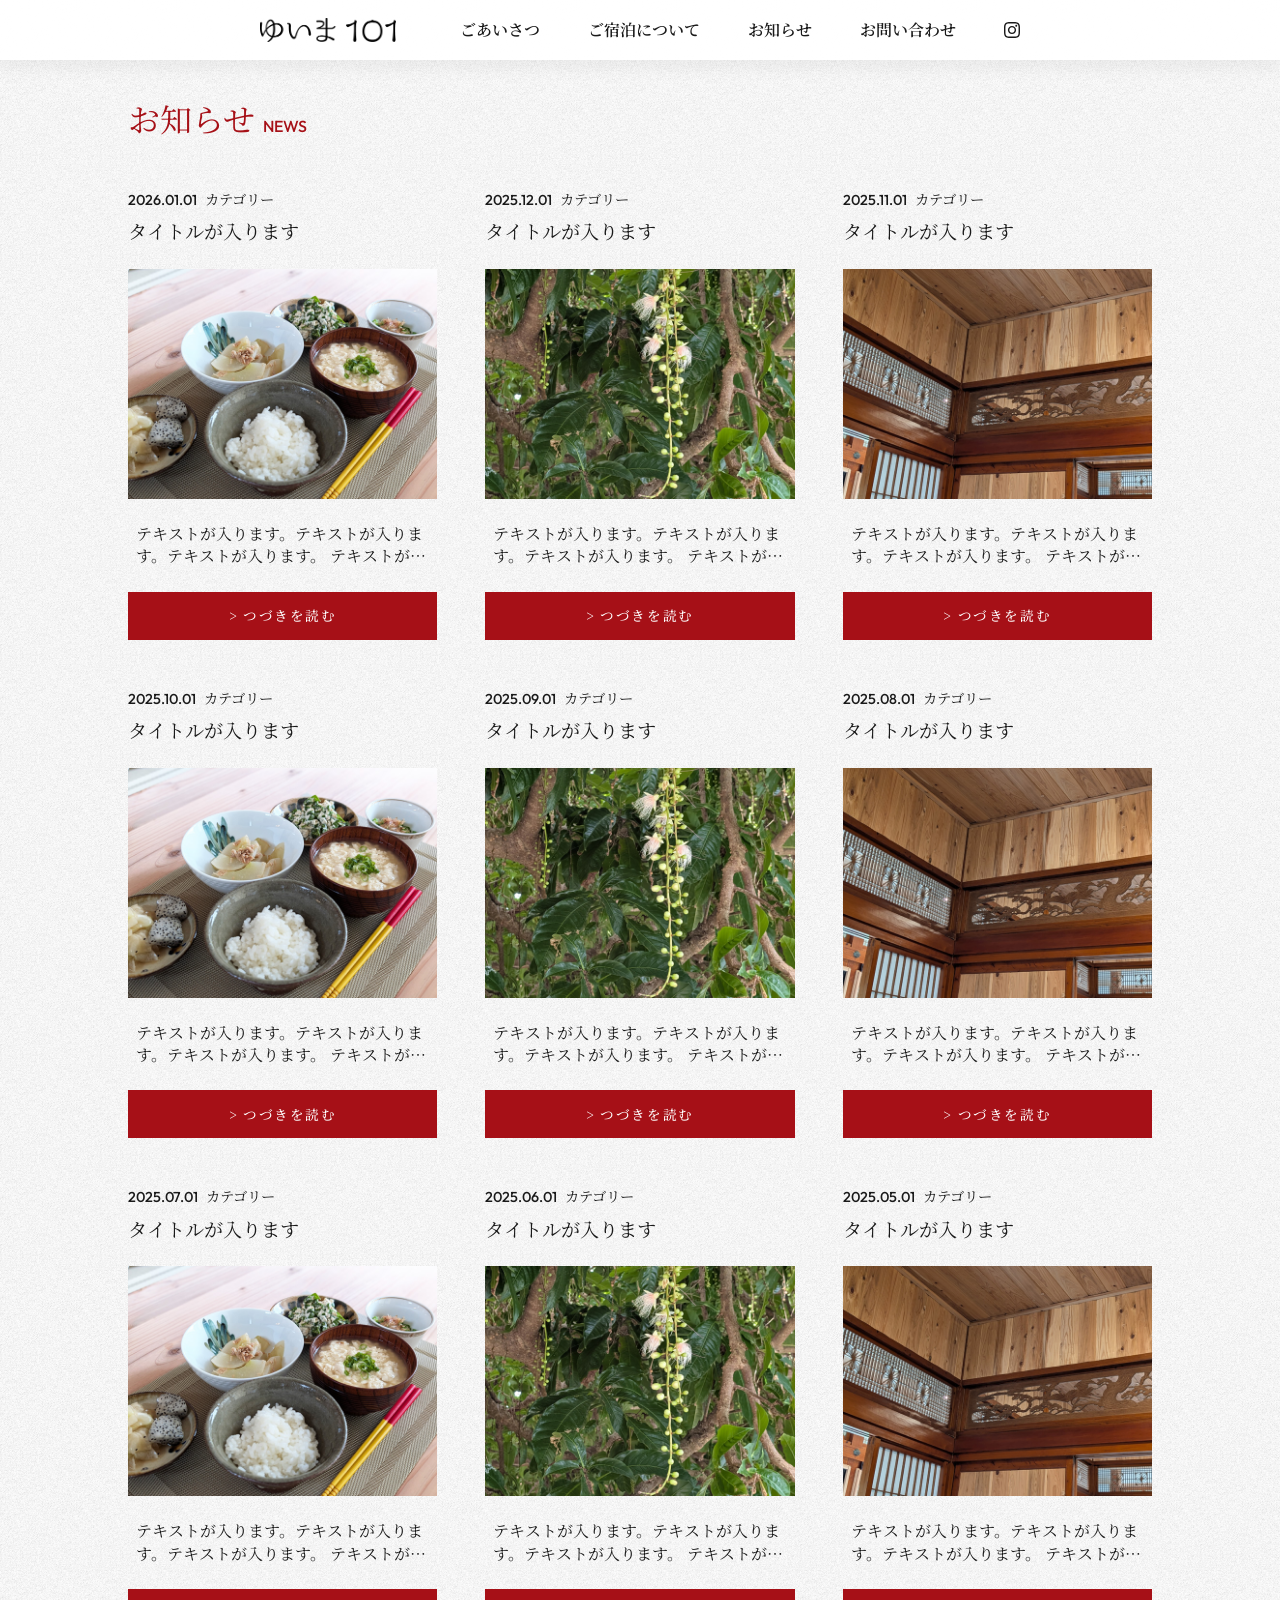
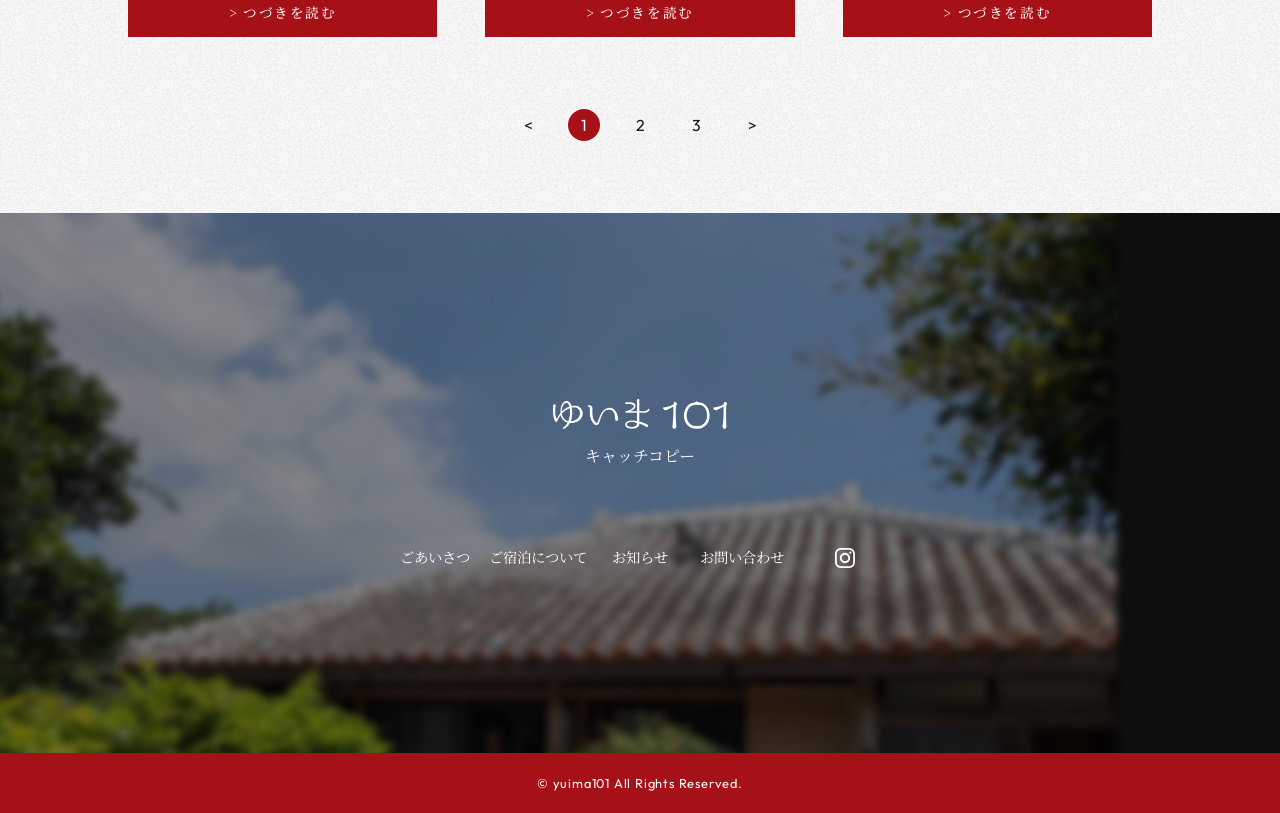
==== news/index.html @ b3b51816 "NEWS一覧ページ作成・調整" ====
<!DOCTYPE html>
<html lang="ja">
<head>
  <meta charset="UTF-8">
  <meta name="viewport" content="width=device-width, initial-scale=1.0">

  <title>お知らせ｜ゆいま101</title>
  <meta name="description" content="ゆいま101のWebサイトです。">

  <link rel="stylesheet" href="../css/reset.css">
  <link rel="stylesheet" href="../css/style.css">
</head>

<body>
  <header class="header header_subpage">
    <div class="header_inner">
      <div class="header_logo">
        <a href="../index.html"><img src="../images/common/logo.png" alt="ゆいま101"></a>
      </div> <!-- /header_logo -->

      <div id="nav-drawer">
        <input id="nav-input" type="checkbox" class="nav-unshown">
        <label id="nav-open" for="nav-input"><span></span></label>
        <label id="nav-close" for="nav-input"></label>

        <div id="nav-content">
          <nav aria-label="メインナビゲーション">
            <ul class="nav_drawer_list">
              <li class="nav_home"><a href="../index.html">HOME</a></li>
              <li><a href="../index.html#introduction">ごあいさつ</a></li>
              <li><a href="../index.html#stay">ご宿泊について</a></li>
              <li><a href="../index.html#news">お知らせ</a></li>
              <li><a href="../index.html#contact">お問い合わせ</a></li>
              <li>
                <a href="#" class="instagram_icon" aria-label="Instagram">
                  <svg version="1.1" id="instagram" xmlns="http://www.w3.org/2000/svg" xmlns:xlink="http://www.w3.org/1999/xlink" x="0px" y="0px"
                    width="30px" height="30px" viewBox="0 0 30 30" enable-background="new 0 0 30 30" xml:space="preserve">
                    <path fill="currentColor" d="M8.787,0.104C7.189,0.18,6.1,0.434,5.146,0.809c-0.984,0.383-1.82,0.898-2.652,1.734S1.15,4.215,0.768,5.204
                    C0.4,6.159,0.146,7.25,0.076,8.848c-0.066,1.598-0.082,2.109-0.074,6.182c0.004,4.073,0.023,4.585,0.098,6.185
                    c0.078,1.596,0.332,2.686,0.707,3.639c0.383,0.988,0.898,1.82,1.734,2.654c0.836,0.832,1.672,1.34,2.66,1.725
                    c0.957,0.369,2.047,0.619,3.645,0.689s2.109,0.086,6.184,0.078c4.07-0.008,4.582-0.027,6.184-0.102
                    c1.598-0.078,2.684-0.332,3.637-0.703c0.988-0.387,1.824-0.902,2.656-1.736c0.832-0.836,1.34-1.672,1.723-2.66
                    c0.371-0.953,0.621-2.045,0.691-3.639c0.07-1.6,0.086-2.116,0.078-6.187c-0.008-4.074-0.027-4.584-0.102-6.184
                    c-0.074-1.598-0.332-2.688-0.703-3.641c-0.387-0.984-0.902-1.82-1.734-2.652c-0.84-0.832-1.676-1.344-2.66-1.727
                    c-0.957-0.367-2.047-0.619-3.645-0.689c-1.602-0.072-2.109-0.088-6.184-0.078C10.896,0.008,10.389,0.028,8.787,0.104 M8.963,27.223
                    c-1.465-0.066-2.258-0.307-2.789-0.512c-0.699-0.27-1.199-0.596-1.727-1.115c-0.523-0.525-0.852-1.023-1.125-1.725
                    c-0.203-0.529-0.453-1.322-0.52-2.783c-0.074-1.582-0.094-2.056-0.102-6.064c-0.008-4.004,0.008-4.48,0.078-6.061
                    c0.063-1.461,0.305-2.256,0.508-2.787C3.561,5.477,3.885,4.977,4.408,4.45S5.432,3.6,6.131,3.325
                    c0.527-0.207,1.32-0.451,2.785-0.521c1.582-0.076,2.055-0.092,6.059-0.1c4.008-0.008,4.48,0.008,6.063,0.078
                    c1.461,0.063,2.258,0.305,2.785,0.51c0.699,0.271,1.199,0.596,1.727,1.119s0.852,1.02,1.125,1.723
                    c0.207,0.527,0.453,1.324,0.523,2.785c0.074,1.578,0.09,2.055,0.098,6.059c0.008,4.008-0.008,4.482-0.074,6.064
                    c-0.066,1.461-0.309,2.258-0.512,2.787c-0.27,0.697-0.598,1.199-1.117,1.725c-0.527,0.523-1.023,0.85-1.727,1.123
                    c-0.527,0.207-1.32,0.453-2.781,0.523c-1.582,0.074-2.055,0.09-6.063,0.098C11.018,27.305,10.545,27.289,8.963,27.223 M21.189,6.981
                    c0.004,0.994,0.813,1.799,1.805,1.797s1.797-0.809,1.797-1.801c-0.004-0.994-0.809-1.799-1.805-1.797
                    C21.994,5.182,21.186,5.989,21.189,6.981 M7.299,15.016c0.008,4.254,3.461,7.697,7.715,7.689c4.254-0.01,7.695-3.464,7.688-7.718
                    c-0.008-4.254-3.465-7.695-7.715-7.689C10.732,7.305,7.287,10.764,7.299,15.016 M9.998,15.01c-0.004-2.762,2.23-5.002,4.992-5.01
                    c2.762-0.004,5.004,2.23,5.008,4.99c0.004,2.762-2.227,5.007-4.988,5.011C12.248,20.008,10.006,17.774,9.998,15.01"/>
                  </svg>
                </a>
              </li>
            </ul>
          </nav>
        </div> <!-- /nav-content -->
      </div> <!-- /nav-drawer -->
    </div> <!-- /header_inner -->
  </header> <!-- /header -->

  <main>
    <section class="news_archive">
      <div class="news_archive_inner">
        <header class="section_header">
          <h1 class="section_title">お知らせ</h1>
          <p class="section_en_title">NEWS</p>
        </header> <!-- /section_header -->

        <div class="news_archive_list">
          <!-- 01 -->
          <article class="news_archive_item">
            <div class="news_meta">
              <time datetime="2026-01-01">2026.01.01</time>
              <span class="news_category">カテゴリー</span>
            </div> <!-- /news_meta -->

            <h2 class="news_title">タイトルが入ります</h2>

            <figure class="news_image">
              <img src="../images/news/dummy-01.jpg" alt="">
            </figure> <!-- /news_image -->

            <p class="news_text">
              テキストが入ります。テキストが入ります。テキストが入ります。
              テキストが入ります。テキストが入ります。
            </p>

            <div class="news_item_more">
              <a href="./sample-article/">&gt; つづきを読む</a>
            </div> <!-- /news_item_more -->
          </article> <!-- /news_archive_item -->

          <!-- 02 -->
          <article class="news_archive_item">
            <div class="news_meta">
              <time datetime="2025-12-01">2025.12.01</time>
              <span class="news_category">カテゴリー</span>
            </div>

            <h2 class="news_title">タイトルが入ります</h2>

            <figure class="news_image">
              <img src="../images/news/dummy-02.jpg" alt="">
            </figure>

            <p class="news_text">
              テキストが入ります。テキストが入ります。テキストが入ります。
              テキストが入ります。
            </p>

            <div class="news_item_more">
              <a href="./sample-article/">&gt; つづきを読む</a>
            </div>
          </article>

          <!-- 03 -->
          <article class="news_archive_item">
            <div class="news_meta">
              <time datetime="2025-11-01">2025.11.01</time>
              <span class="news_category">カテゴリー</span>
            </div>

            <h2 class="news_title">タイトルが入ります</h2>

            <figure class="news_image">
              <img src="../images/news/dummy-03.jpg" alt="">
            </figure>

            <p class="news_text">
              テキストが入ります。テキストが入ります。テキストが入ります。
              テキストが入ります。
            </p>

            <div class="news_item_more">
              <a href="./sample-article/">&gt; つづきを読む</a>
            </div>
          </article>

          <!-- 04 -->
          <article class="news_archive_item">
            <div class="news_meta">
              <time datetime="2025-10-01">2025.10.01</time>
              <span class="news_category">カテゴリー</span>
            </div>

            <h2 class="news_title">タイトルが入ります</h2>

            <figure class="news_image">
              <img src="../images/news/dummy-01.jpg" alt="">
            </figure>

            <p class="news_text">
              テキストが入ります。テキストが入ります。テキストが入ります。
              テキストが入ります。
            </p>

            <div class="news_item_more">
              <a href="./sample-article/">&gt; つづきを読む</a>
            </div>
          </article>

          <!-- 05 -->
          <article class="news_archive_item">
            <div class="news_meta">
              <time datetime="2025-09-01">2025.09.01</time>
              <span class="news_category">カテゴリー</span>
            </div>

            <h2 class="news_title">タイトルが入ります</h2>

            <figure class="news_image">
              <img src="../images/news/dummy-02.jpg" alt="">
            </figure>

            <p class="news_text">
              テキストが入ります。テキストが入ります。テキストが入ります。
              テキストが入ります。
            </p>

            <div class="news_item_more">
              <a href="./sample-article/">&gt; つづきを読む</a>
            </div>
          </article>

          <!-- 06 -->
          <article class="news_archive_item">
            <div class="news_meta">
              <time datetime="2025-08-01">2025.08.01</time>
              <span class="news_category">カテゴリー</span>
            </div>

            <h2 class="news_title">タイトルが入ります</h2>

            <figure class="news_image">
              <img src="../images/news/dummy-03.jpg" alt="">
            </figure>

            <p class="news_text">
              テキストが入ります。テキストが入ります。テキストが入ります。
              テキストが入ります。
            </p>

            <div class="news_item_more">
              <a href="./sample-article/">&gt; つづきを読む</a>
            </div>
          </article>

          <!-- 07 -->
          <article class="news_archive_item">
            <div class="news_meta">
              <time datetime="2025-07-01">2025.07.01</time>
              <span class="news_category">カテゴリー</span>
            </div>

            <h2 class="news_title">タイトルが入ります</h2>

            <figure class="news_image">
              <img src="../images/news/dummy-01.jpg" alt="">
            </figure>

            <p class="news_text">
              テキストが入ります。テキストが入ります。テキストが入ります。
              テキストが入ります。
            </p>

            <div class="news_item_more">
              <a href="./sample-article/">&gt; つづきを読む</a>
            </div>
          </article>

          <!-- 08 -->
          <article class="news_archive_item">

            <div class="news_meta">
              <time datetime="2025-06-01">2025.06.01</time>
              <span class="news_category">カテゴリー</span>
            </div>

            <h2 class="news_title">タイトルが入ります</h2>

            <figure class="news_image">
              <img src="../images/news/dummy-02.jpg" alt="">
            </figure>

            <p class="news_text">
              テキストが入ります。テキストが入ります。テキストが入ります。
              テキストが入ります。
            </p>

            <div class="news_item_more">
              <a href="./sample-article/">&gt; つづきを読む</a>
            </div>
          </article>

          <!-- 09 -->
          <article class="news_archive_item">
            <div class="news_meta">
              <time datetime="2025-05-01">2025.05.01</time>
              <span class="news_category">カテゴリー</span>
            </div>

            <h2 class="news_title">タイトルが入ります</h2>

            <figure class="news_image">
              <img src="../images/news/dummy-03.jpg" alt="">
            </figure>

            <p class="news_text">
              テキストが入ります。テキストが入ります。テキストが入ります。
              テキストが入ります。
            </p>

            <div class="news_item_more">
              <a href="./sample-article/">&gt; つづきを読む</a>
            </div>
          </article>
        </div> <!-- /news_archive_list -->

        <nav class="pagination" aria-label="ページナビゲーション">
          <a href="#" class="pagination_prev" aria-label="前のページ">&lt;</a>
          <a href="#" class="pagination_current" aria-current="page">1</a>
          <a href="#">2</a>
          <a href="#">3</a>
          <a href="#" class="pagination_next" aria-label="次のページ">&gt;</a>
        </nav> <!-- /pagination -->
      </div> <!-- /news_archive_inner -->
    </section> <!-- /news_archive -->
  </main> <!-- /main -->

  <footer class="footer">
    <div class="footer_inner">
      <div class="footer_logo">
        <a href="../index.html">
          <img src="../images/common/logo.png" alt="ゆいま101">
        </a>
      </div> <!-- /footer_logo -->

      <p class="footer_catch">キャッチコピー</p>

      <nav class="footer_nav" aria-label="フッターナビゲーション">
        <ul>
          <li><a href="../index.html#stay">ごあいさつ</a></li>
          <li><a href="../index.html#introduction">ご宿泊について</a></li>
          <li><a href="../index.html#news">お知らせ</a></li>
          <li><a href="../index.html#contact">お問い合わせ</a></li>
          <li>
            <a class="instagram_icon" href="#" aria-label="Instagram">
              <svg id="instagram" xmlns="http://www.w3.org/2000/svg" viewBox="0 0 30 30" aria-hidden="true">
              <path fill="#FFFFFF" d="M8.787,0.104C7.189,0.18,6.1,0.434,5.146,0.809c-0.984,0.383-1.82,0.898-2.652,1.734S1.15,4.215,0.768,5.204
                C0.4,6.159,0.146,7.25,0.076,8.848c-0.066,1.598-0.082,2.109-0.074,6.182c0.004,4.073,0.023,4.585,0.098,6.185
                c0.078,1.596,0.332,2.686,0.707,3.639c0.383,0.988,0.898,1.82,1.734,2.654c0.836,0.832,1.672,1.34,2.66,1.725
                c0.957,0.369,2.047,0.619,3.645,0.689s2.109,0.086,6.184,0.078c4.07-0.008,4.582-0.027,6.184-0.102
                c1.598-0.078,2.684-0.332,3.637-0.703c0.988-0.387,1.824-0.902,2.656-1.736c0.832-0.836,1.34-1.672,1.723-2.66
                c0.371-0.953,0.621-2.045,0.691-3.639c0.07-1.6,0.086-2.116,0.078-6.187c-0.008-4.074-0.027-4.584-0.102-6.184
                c-0.074-1.598-0.332-2.688-0.703-3.641c-0.387-0.984-0.902-1.82-1.734-2.652c-0.84-0.832-1.676-1.344-2.66-1.727
                c-0.957-0.367-2.047-0.619-3.645-0.689c-1.602-0.072-2.109-0.088-6.184-0.078C10.896,0.008,10.389,0.028,8.787,0.104 M8.963,27.223
                c-1.465-0.066-2.258-0.307-2.789-0.512c-0.699-0.27-1.199-0.596-1.727-1.115c-0.523-0.525-0.852-1.023-1.125-1.725
                c-0.203-0.529-0.453-1.322-0.52-2.783c-0.074-1.582-0.094-2.056-0.102-6.064c-0.008-4.004,0.008-4.48,0.078-6.061
                c0.063-1.461,0.305-2.256,0.508-2.787C3.561,5.477,3.885,4.977,4.408,4.45S5.432,3.6,6.131,3.325
                c0.527-0.207,1.32-0.451,2.785-0.521c1.582-0.076,2.055-0.092,6.059-0.1c4.008-0.008,4.48,0.008,6.063,0.078
                c1.461,0.063,2.258,0.305,2.785,0.51c0.699,0.271,1.199,0.596,1.727,1.119s0.852,1.02,1.125,1.723
                c0.207,0.527,0.453,1.324,0.523,2.785c0.074,1.578,0.09,2.055,0.098,6.059c0.008,4.008-0.008,4.482-0.074,6.064
                c-0.066,1.461-0.309,2.258-0.512,2.787c-0.27,0.697-0.598,1.199-1.117,1.725c-0.527,0.523-1.023,0.85-1.727,1.123
                c-0.527,0.207-1.32,0.453-2.781,0.523c-1.582,0.074-2.055,0.09-6.063,0.098C11.018,27.305,10.545,27.289,8.963,27.223 M21.189,6.981
                c0.004,0.994,0.813,1.799,1.805,1.797s1.797-0.809,1.797-1.801c-0.004-0.994-0.809-1.799-1.805-1.797
                C21.994,5.182,21.186,5.989,21.189,6.981 M7.299,15.016c0.008,4.254,3.461,7.697,7.715,7.689c4.254-0.01,7.695-3.464,7.688-7.718
                c-0.008-4.254-3.465-7.695-7.715-7.689C10.732,7.305,7.287,10.764,7.299,15.016 M9.998,15.01c-0.004-2.762,2.23-5.002,4.992-5.01
                c2.762-0.004,5.004,2.23,5.008,4.99c0.004,2.762-2.227,5.007-4.988,5.011C12.248,20.008,10.006,17.774,9.998,15.01"/>
              </svg>
            </a>
          </li>
        </ul>
      </nav> <!-- /footer_nav -->
    </div> <!-- /footer_inner -->

    <p class="copyright">© yuima101 All Rights Reserved.</p>
  </footer> <!-- /footer -->

  <script defer src="../js/main.js"></script>

</body>
</html>
---- css/style.css ----
@charset "utf-8";

@import url('https://fonts.googleapis.com/css2?family=Noto+Serif+JP:wght@200..900&display=swap');
@import url('https://fonts.googleapis.com/css2?family=Outfit:wght@100..900&display=swap');

:root {
  --font-family-en: "Outfit", sans-serif;
  --font-family-jp: "Noto Serif JP", serif;

  --color-base: #1A1A1A;
  --color-accent: #A61017;

  --content-width: 90%;

  --space-section: 56px;
  --space-heading-image: 32px;
  --space-image-text: 40px;

  --font-size-heading: 2.6rem;
  --font-size-subheading: 2rem;
  --font-size-text: 1.5rem;
}

/*--------------------------------------
Base styles
----------------------------------------*/
*,
*::before,
*::after {
  box-sizing: border-box;
}

html,
body {
  min-height: 100%;
}

body {
  min-height: 100vh;
  background-color: #fff;
  background-image:
    linear-gradient(
      rgba(255, 255, 255, 0.8),
      rgba(255, 255, 255, 0.8)
    ),
    url("../images/common/noise.png");
  background-repeat: repeat;
  background-size: 100px;
  color: var(--color-base);
  font-family: var(--font-family-jp);
  font-feature-settings: "pkna";
}

.section_title {
  text-align: center;
  font-size: 1.6rem;
  font-weight: 400;
  line-height: 1.4;
  color: var(--color-accent);
}
@media (min-width: 768px) {
  .section_title {
    font-size: 2rem;
  }
}

h2 {
  font-size: var(--font-size-heading);
}

h3 {
  font-size: var(--font-size-subheading);
}

p {
  font-size: var(--font-size-text);
}

.introduction_inner,
.philosophy_inner,
.architecture_inner,
.pillars_inner,
.place_inner,
.stay_inner,
.news_inner,
.contact_inner {
  width: var(--content-width);
  margin-inline: auto;
}

.introduction,
.philosophy,
.architecture,
.pillars,
.place,
.stay,
.news,
.contact {
  padding-block: var(--space-section);
}

/*--------------------------------------
Header
----------------------------------------*/
.header {
  position: fixed;
  top: 0;
  left: 0;
  width: 100%;
  z-index: 1000;
  background-color: transparent;
  transition: background-color 0.5s ease, box-shadow 0.3s ease;
}

.header.scroll-nav {
  background-color: rgba(0, 0, 0, 0.5);
  box-shadow: 0 0.5rem 1rem rgba(0, 0, 0, 0.1);
}

.header_inner {
  width: 90%;
  height: 60px;
  margin-inline: auto;
  display: flex;
  align-items: center;
  justify-content: space-between;
}
@media (min-width: 768px) {
  .header_inner {
    width: auto;
    height: 60px;
    justify-content: center;
    gap: 64px;
  }  
}

.header_logo {
  width: auto;
}
@media (min-width: 768px) {
  .header_logo {
    flex-shrink: 0;
  } 
}

.header_logo img {
  width: 136px;
  height: auto;
}

/*--------------------------------------
SP drawer
----------------------------------------*/
#nav-drawer {
  position: relative;
  margin-left: auto;
  height: 100%;
  display: flex;
  align-items: center;
}
@media (min-width: 768px) {
  #nav-drawer {
    margin-left: 0;
    height: auto;
  }
}

.nav-unshown {
  display: none;
}

/* hamburger icon */
#nav-open {
  position: relative;
  display: block;
  width: 36px;
  height: 40px;
  cursor: pointer;
}
@media (min-width: 768px) {
  #nav-open,
  #nav-close {
    display: none;
  }
}

#nav-open span,
#nav-open span::before,
#nav-open span::after {
  position: absolute;
  left: 0;
  width: 36px;
  height: 3px;
  background-color: #fff;
  content: "";
  transition: all 0.3s ease;
}

#nav-open span {
  top: 50%;
  transform: translateY(-50%);
}

#nav-open span::before {
  top: -12px;
}

#nav-open span::after {
  top: 12px;
}

/* hamburger → close */
#nav-input:checked + #nav-open {
  position: fixed;
  top: 0;
  right: 5%;
  z-index: 1001;
}

#nav-input:checked + #nav-open span {
  background: transparent;
}

#nav-input:checked + #nav-open span::before {
  top: 0;
  transform: rotate(45deg);
  background-color: #fff;
}

#nav-input:checked + #nav-open span::after {
  top: 0;
  transform: rotate(-45deg);
  background-color: #fff;
}

/* close background */
#nav-close {
  display: none;
  position: fixed;
  z-index: 999;
  inset: 0;
  width: 100%;
  height: 100%;
  background-color: #000;
  opacity: 0;
  transition: 0.3s ease-in-out;
}

/* drawer content */
#nav-content {
  overflow: auto;
  position: fixed;
  top: 0;
  left: 0;
  z-index: 1000;
  width: 85%;
  max-width: 272px;
  height: 100%;
  background-color: #fff;
  transition: 0.3s ease-in-out;
  transform: translateX(-105%);
}
@media (min-width: 768px) {
  #nav-content {
    position: static;
    width: auto;
    max-width: none;
    height: auto;
    overflow: visible;
    background-color: transparent;
    transform: none;
    transition: none;
  }
}

/* drawer open */
#nav-input:checked ~ #nav-close {
  display: block;
  opacity: 0.5;
}

#nav-input:checked ~ #nav-content {
  transform: translateX(0);
  box-shadow: 6px 0 25px rgba(0, 0, 0, 0.15);
}

/* drawer navigation */
.nav_drawer_list {
  width: 100%;
  padding-top: 56px;
}

@media (min-width: 768px) {
  .nav_drawer_list {
    width: auto;
    display: flex;
    align-items: center;
    gap: 48px;
    padding-top: 0;
  }
}

.nav_home {
  display: block;
}
@media (min-width: 768px) {
  .nav_home {
    display: none;
  }
}

.nav_drawer_list li {
  text-align: center;
  line-height: 3.6;
  border-bottom: solid 1px #eee;
}
@media (min-width: 768px) {
  .nav_drawer_list li {
    line-height: 1;
    border-bottom: none;
  }
}

.nav_drawer_list li a {
  display: block;
  color: var(--color-base);
  font-family: var(--font-family-jp);
}
@media (min-width: 768px) {
  .nav_drawer_list li a {
    display: block;
    color: #fff;
    font-family: var(--font-family-jp);
    font-size: 1rem;
    font-weight: 600;
  }
}

.nav_drawer_list li a.instagram_icon {
  display: flex;
  align-items: center;
  justify-content: center;
  height: 3.6em;
}
@media (min-width: 768px) {
  .nav_drawer_list li a.instagram_icon {
    display: flex;
    align-items: center;
    justify-content: center;
    height: auto;
  }
}

.nav_drawer_list li a.instagram_icon svg {
  display: block;
  width: 24px;
  height: 24px;
}
@media (min-width: 768px) {
  .nav_drawer_list li a.instagram_icon svg {
    width: 16px;
    height: 16px;
  }
}

/*--------------------------------------
Hero
----------------------------------------*/
.hero {
  position: relative;
  width: 100%;
  height: 100svh;
  overflow: hidden;
}

.hero_slides {
  position: absolute;
  inset: 0;
  z-index: 1;
}

.hero_slide {
  position: absolute;
  inset: 0;
  opacity: 0;
  animation: hero-slide 30s infinite;
}

.hero_slide:nth-child(1) {
  animation-delay: 0s;
}

.hero_slide:nth-child(2) {
  animation-delay: 10s;
}

.hero_slide:nth-child(3) {
  animation-delay: 20s;
}

.hero_slide img {
  width: 100%;
  height: 100%;
  object-fit: cover;
}

.hero_slide:first-child img {
  object-position: left center;
}
@media (min-width: 768px) {
  .hero_slide:first-child img {
    object-position: left 25%;
  }
}

.hero_content {
  position: absolute;
  inset: 0;
  z-index: 2;
  display: flex;
  flex-direction: column;
  justify-content: flex-start;
  align-items: center;
  padding-top: 140px;
  text-align: center;
  pointer-events: none;
  color: #fff;
}
@media (min-width: 768px) {
  .hero_content {
    padding-top: 200px;
  }
}

.hero_content h1 {
  margin: 0;
  font-size: 1.4rem;
}
@media (min-width: 768px) {
  .hero_content h1 {
    font-size: 1.6rem;
  }
}

.hero_content p {
  margin: 1rem 0 0;
  font-size: 1.2rem;
}

@keyframes hero-slide {
  0% {
    opacity: 0;
  }

  30% {
    opacity: 1;
  }

  35% {
    opacity: 1;
  }

  50% {
    opacity: 0;
  }

  100% {
    opacity: 0;
  }
}

/* Scroll down */
.scrolldown-area {
  position: absolute;
  left: 50%;
  bottom: 20px;
  z-index: 11;
  transform: translateX(-50%);
}

.scrolldown-area a {
  position: relative;
  display: inline-block;
  padding-top: 60px;
  color: #fff;
  font-family: var(--font-family-en);
  font-size: .8em;
  font-weight: 500;
  text-decoration: none;
  transition: opacity .3s;
}

.scrolldown-area a span {
  position: absolute;
  top: 0;
  left: 50%;
  width: 30px;
  height: 50px;
  margin-left: -15px;
  border: 2px solid #fff;
  border-radius: 50px;
  box-sizing: border-box;
}

.scrolldown-area a span::before {
  position: absolute;
  top: 10px;
  left: 50%;
  width: 6px;
  height: 6px;
  margin-left: -3px;
  content: "";
  background-color: #fff;
  border-radius: 100%;
  animation: sdb 2s infinite;
  box-sizing: border-box;
}

@keyframes sdb {
  0% {
    transform: translate(0, 0);
    opacity: 0;
  }

  40% {
    opacity: 1;
  }

  80% {
    transform: translate(0, 20px);
    opacity: 0;
  }

  100% {
    opacity: 0;
  }
}

@media (min-width: 768px) {
  .scrolldown-area {
    bottom: 24px;
  }
}

/*--------------------------------------
Introduction
----------------------------------------*/
/* introduction */
.introduction {
  position: relative;
  overflow: hidden;
  background-color: #fff;
}

.introduction::before {
  content: "";
  position: absolute;
  inset: -10px;
  z-index: 0;
  background-image: url("../images/introduction/bg.jpg");
  background-repeat: no-repeat;
  background-position: left;
  background-size: cover;
  filter: blur(6px);
  opacity: 0.25;
}

.introduction .section_inner {
  position: relative;
  z-index: 1;
  width: 90%;
  margin: 0 auto;
}
@media (min-width: 768px) {
  .introduction .section_inner {
    width: 90%;
    max-width: 1024px;
    margin-inline: auto;
    padding: 72px 0;
    display: grid;
    grid-template-columns: 300px auto;
    column-gap: 80px;
    justify-content: center;
    align-items: stretch;
  }
}

.introduction_swiper {
  width: 100%;
}
@media (min-width: 768px) {
  .introduction_swiper {
    width: 300px;
  }
}

.js-swiper-main {
  width: 100%;
}
@media (min-width: 768px) {
  .js-swiper-main {
    width: 300px;
  }
}

.js-swiper-main .swiper-slide img {
  width: 100%;
  height: auto;
}
@media (min-width: 768px) {
  .js-swiper-main .swiper-slide img {
    display: block;
    width: 100%;
    height: auto;
  }
}

.js-swiper-thumbs {
  margin-top: 24px;
}

@media (min-width: 768px) {
  .js-swiper-thumbs .swiper-wrapper {
    display: grid;
    grid-template-columns: repeat(4, 1fr);
  }
}

.js-swiper-thumbs .swiper-slide {
  opacity: 1;
  cursor: pointer;
}
@media (min-width: 768px) {
  .js-swiper-thumbs .swiper-slide {
    width: auto;
    aspect-ratio: 400 / 525;
    overflow: hidden;
  }
}

.js-swiper-thumbs .swiper-slide-thumb-active {
  opacity: 0.6;
}

.js-swiper-thumbs .swiper-slide img {
  width: 100%;
  height: auto;
}
@media (min-width: 768px) {
  .js-swiper-thumbs .swiper-slide img {
    display: block;
    width: 100%;
    height: 100%;
    object-fit: cover;
  }
}

.introduction .swiper-button-prev,
.introduction .swiper-button-next {
  color: #fff;
}

.introduction .swiper-button-next,
.introduction .swiper-button-prev {
   & ::slotted(svg), & svg {
    width: 80%;
    height: 80%;
   }
}

.introduction_content {
  display: flex;
  flex-direction: row-reverse;
  align-items: flex-start;
  justify-content: center;
  gap: 32px;
  margin-top: 56px;
}
@media (min-width: 768px) {
  .introduction_content {
    margin-top: 0;
    display: flex;
    flex-direction: row-reverse;
    align-items: stretch;
    justify-content: flex-start;
    gap: 36px;
  }
}

.introduction_content h2 {
  writing-mode: vertical-rl;
  color: var(--color-accent);
  font-size: 2rem;
  font-weight: 400;
  line-height: 1;
}
@media (min-width: 768px) {
  .introduction_content h2 {
    margin: 0;
    writing-mode: vertical-rl;
    color: var(--color-accent);
    font-size: 2rem;
    font-weight: 400;
    line-height: 1;
    align-self: stretch;
  }
}

.introduction_text {
  display: flex;
  flex-direction: row-reverse;
  gap: 16px;
}
@media (min-width: 768px) {
  .introduction_text {
    height: 100%;
    display: flex;
    flex-direction: row-reverse;
    align-items: center;
    gap: 16px;
  }
}

.introduction_text p {
  writing-mode: vertical-rl;
  height: 320px;
  font-size: 1rem;
  line-height: 1.4;
}
@media (min-width: 768px) {
  .introduction_text p {
    height: 440px;
    margin: 0;
    writing-mode: vertical-rl;
    font-size: 1rem;
    line-height: 1.4;
  }
}

/*--------------------------------------
philosophy
----------------------------------------*/
.philosophy {
  position: relative;
  overflow: hidden;
}

.philosophy::before {
  content: "";
  position: absolute;
  left: 0;
  bottom: 0;
  width: 60%;
  height: 40%;
  background: url("../images/common/bg-sugarcane-left.png") left bottom / contain no-repeat;
  z-index: 0;
  pointer-events: none;
  opacity: .6;
}
@media (min-width: 768px) {
  .philosophy::before {
    width: 20%;
    height: 52%;
  }
}

.philosophy_inner {
  position: relative;
  z-index: 1;
}
@media (min-width: 768px) {
  .philosophy_inner {
    width: 90%;
    max-width: 1024px;
    margin-inline: auto;
    padding: 72px 0;
  }
}

.philosophy .section_header {
  margin-bottom: 32px;
}
@media (min-width: 768px) {
  .philosophy .section_header .section_title {
    text-align: left !important;
  }
}

@media (min-width: 768px) {
  .philosophy_content {
    display: grid;
    grid-template-columns: 1fr 40%;
    column-gap: 72px;
    align-items: start;
  }
}

.philosophy_image {
  margin: 0 0 40px;
}
@media (min-width: 768px) {
  .philosophy_image {
    grid-column: 2;
    margin: 0;
  }
}

.philosophy_image img {
  width: 100%;
  height: 220px;
  object-fit: cover;
  object-position: center;
}
@media (min-width: 768px) {
  .philosophy_image img {
    display: block;
    width: 100%;
    height: auto;
  }
}

@media (min-width: 768px) {
  .philosophy_item {
    grid-column: 1;
    grid-row: 1;
  }
}

.philosophy_title {
  margin: 0 0 24px;
  font-size: 1.5rem;
  font-weight: 600;
  line-height: 1.4;
  color: var(--color-accent);
}
@media (min-width: 768px) {
  .philosophy_title {
    margin: 0 0 24px;
    font-size: 1.6rem;
    font-weight: 600;
    line-height: 1.4;
    color: var(--color-base);
  }
}

.philosophy_body p {
  font-size: 1rem;
  line-height: 1.8;
}

/*--------------------------------------
architecture
----------------------------------------*/
.architecture {
  position: relative;
  overflow: hidden;
}

.architecture::before {
  content: "";
  position: absolute;
  right: 0;
  bottom: 0;
  width: 60%;
  height: 40%;
  background: url("../images/common/bg-sugarcane-right.png") right bottom / contain no-repeat;
  z-index: 0;
  pointer-events: none;
  opacity: .6;
}
@media (min-width: 768px) {
  .architecture::before {
    width: 20%;
    height: 52%;
  }
}

.architecture_inner {
  position: relative;
  z-index: 1;
}
@media (min-width: 768px) {
  .architecture_inner {
    width: 90%;
    max-width: 1024px;
    margin-inline: auto;
    padding: 72px 0;
  }
}

.architecture .section_header {
  margin-bottom: 32px;
}
@media (min-width: 768px) {
  .architecture .section_header {
    width: calc(60% - 72px);
    margin-left: calc(40% + 72px);
    margin-bottom: 36px;
  }

  .architecture .section_header .section_title {
    text-align: left;
  }
}

@media (min-width: 768px) {
  .architecture_content {
    display: grid;
    grid-template-columns: 40% 1fr;
    column-gap: 72px;
    align-items: start;
  }
}

.architecture_image {
  margin: 0 0 40px;
}
@media (min-width: 768px) {
  .architecture_image {
    grid-column: 1;
    margin: 0;
  }
}

.architecture_image img {
  width: 100%;
  height: 220px;
  object-fit: cover;
  object-position: center;
}
@media (min-width: 768px) {
  .architecture_image img {
    display: block;
    width: 100%;
    height: auto;
  }
}

@media (min-width: 768px) {
  .architecture_body {
    grid-column: 2;
  }
}

.architecture_body p {
  font-size: 1rem;
  line-height: 1.8;
}
@media (min-width: 768px) {
  .architecture_body p {
    margin: 0;
    font-size: 1rem;
    line-height: 1.8;
  }
}

/*--------------------------------------
pillars
----------------------------------------*/
.pillars {
  position: relative;
  overflow: hidden;
  background-color: #fff;
}

.pillars::before {
  content: "";
  position: absolute;
  inset: -10px;
  z-index: 0;
  background-image: url("../images/pillars/bg.jpg");
  background-repeat: no-repeat;
  background-position: center;
  background-size: cover;
  filter: blur(6px);
  opacity: 0.35;
}
@media (min-width: 768px) {
  .pillars::before {
    background-size: 100% auto;
  }
}

.pillars_inner {
  position: relative;
  z-index: 1;
}
@media (min-width: 768px) {
  .pillars_inner {
    width: 90%;
    max-width: 1024px;
    margin-inline: auto;
    padding: 72px 0;
  }
}

@media (min-width: 768px) {
  .pillars .section_header {
    margin-bottom: 56px;
    text-align: center;
  }
}

.pillars_image {
  margin: 40px 0;
}
@media (min-width: 768px) {
  .pillars_image {
    width: 480px;
    max-width: 100%;
    margin: 0 auto 72px;
  }
}

@media (min-width: 768px) {
  .pillars_image img {
    display: block;
    width: 100%;
    height: auto;
  }
}

@media (min-width: 768px) {
  .pillars_body {
    max-width: 60%;
    /* max-width: 1024px; */
    margin-inline: auto;
  }
}

.pillars_body p {
  font-size: 1rem;
}
@media (min-width: 768px) {
  .pillars_body p {
    font-size: 1rem;
    line-height: 1.8;
  }
}

/*--------------------------------------
place
----------------------------------------*/
.place .section_header {
  margin-bottom: 32px;
}
@media (min-width: 768px) {
  .place .section_header {
    width: 78%;
    margin: 0 auto 72px;
  }
}

@media (min-width: 768px) {
  .place_inner {
    width: 90%;
    max-width: 1024px;
    margin-inline: auto;
    padding: 72px 0;
  }
}

@media (min-width: 768px) {
  .place .section_header .section_title {
    text-align: right;
  }
}

@media (min-width: 768px) {
  .place_list {
    display: grid;
    grid-template-columns: repeat(2, 1fr);
    gap: 72px;
    width: 80%;
    margin: 0 auto;
  }
}

.place_item + .place_item {
  margin-top: 56px;
}
@media (min-width: 768px) {
  .place_item + .place_item {
    margin-top: 0;
  }
}

.place_number {
  display: block;
  margin-bottom: 16px;
  text-align: center;
  font-family: var(--font-family-en);
  font-size: 1.6rem;
  font-weight: 600;
  line-height: 1.2;
  color: var(--color-accent);
}

.place_title {
  margin-bottom: 32px;
  text-align: center;
  font-size: 1.2rem;
  font-weight: 400;
  line-height: 1.4;
  color: var(--color-base);
}

.place_image {
  margin: 0 0 40px;
}

.place_image img {
  width: 100%;
  height: 220px;
  object-fit: cover;
  object-position: center;
}
@media (min-width: 768px) {
  .place_image img {
    height: 300px;
  }
}

.place_text {
  font-size: 1rem;
  line-height: 1.8;
}

/*--------------------------------------
stay
----------------------------------------*/
.stay {
  background-color: #FEF4F4;
  background-image:
    linear-gradient(
      rgba(254, 244, 244, 0.8),
      rgba(254, 244, 244, 0.8)
    ),
    url("../images/common/noise.png");
  background-repeat: repeat;
  background-size: 100px;
}

@media (min-width: 768px) {
  .stay_inner {
    width: 52%;
    margin: 0 auto;
  }
}

.stay .section_header {
  margin-bottom: 40px;
}

@media (min-width: 768px) {
  .stay .section_header .section_title {
    text-align: left;
  }
}

.stay_list details {
  border-top: 1px solid rgba(166, 16, 23, 0.2);
  background-color: #fff;
}

.stay_list details:last-child {
  border-bottom: 1px solid rgba(166, 16, 23, 0.2);
}

.stay_list summary {
  position: relative;
  display: flex;
  align-items: center;
  justify-content: space-between;
  min-height: 60px;
  padding: 0 16px;
  list-style: none;
  font-size: 1rem;
  cursor: pointer;
  background-color: #fff;
}

.stay_list summary::-webkit-details-marker {
  display: none;
}

.stay_list summary::after {
  content: "＋";
  font-family: var(--font-family-en);
  font-size: 2rem;
  font-weight: 300;
  line-height: 1;
  color: var(--color-accent);
}

.stay_list summary span {
  display: contents;
  font-size: .8rem;
}

.stay_list details[open] summary::after {
  content: "−";
  font-size: 3.4rem;
  font-weight: 150;
}

.stay_list details::details-content {
  content-visibility: unset;
  display: block grid;
  grid-template-rows: 0fr;
  overflow: hidden;
  transition: grid-template-rows 0.6s ease;
}

.stay_list details[open]::details-content {
  grid-template-rows: 1fr;
}

.stay_body {
  min-height: 0;
  padding: 0 16px;
  background-color: #fff;
}

.stay_body p {
  padding-bottom: 24px;
  line-height: 1.4;
  font-size: .9rem;
}

/* faq */
.faq-item {
  margin-bottom: 30px; 
}

.faq-question {
  font-size: .9rem;
  color: var(--color-base);
  padding-bottom: 8px;
}

.faq-answer {
  font-size: .9rem;
  line-height: 1.6;
  color: var(--color-base);
  padding-top: 8px;
  border-top: 1px dashed #ddd; 
}

.faq-question span {
  font-size: 1.3rem;
  font-weight: 600;
  color: var(--color-accent);
}

.faq-answer span {
  font-size: 1.3rem;
  font-weight: 600;
}

/*--------------------------------------
news
----------------------------------------*/
@media (min-width: 768px) {
  .news_inner {
    width: 90%;
    max-width: 1024px;
    margin-inline: auto;
    padding: 72px 0;
  }
}

.news .section_header {
  display: flex;
  align-items: baseline;
  gap: 8px;
  margin-bottom: 40px;
}
@media (min-width: 768px) {
  .news .section_header {
    display: block;
    margin-bottom: 40px;
    text-align: center;
  }
}

.news .section_en_title {
  font-family: var(--font-family-en);
  font-size: 1rem;
  font-weight: 500;
  line-height: 1;
  color: var(--color-accent);
}
@media (min-width: 768px) {
  .news .section_en_title {
    display: block;
    font-size: 1rem;
    font-weight: 600;
    text-align: center;
  }
}

@media (min-width: 768px) {
  .news .section_title {
    margin-bottom: 16px;
    text-align: center;
  }
}

@media (min-width: 768px) {
  .news_list {
    display: grid;
    grid-template-columns: repeat(3, 1fr);
    gap: 32px;
  }
}

.news_item + .news_item {
  margin-top: 56px;
}
@media (min-width: 768px) {
  .news_item + .news_item {
    margin-top: 0;
  }
}

.news_item > a {
  display: block;
  color: var(--color-base);
}

.news_meta {
  display: flex;
  align-items: baseline;
  gap: 8px;
  margin-bottom: 8px;
  font-size: .9rem;
  line-height: 1.4;
}

.news_meta time {
  font-family: var(--font-family-en);
  font-weight: 500;
}

.news_title {
  margin-bottom: 32px;
  font-size: 1.2rem;
  font-weight: 400;
  line-height: 1.4;
}
@media (min-width: 768px) {
  .news_title {
    margin-bottom: 24px;
  }
}

.news_image {
  margin: 0 0 32px;
}
@media (min-width: 768px) {
  .news_image {
    margin: 0 0 24px;
  }
}

.news_image img {
  width: 100%;
  height: 250px;
  object-fit: cover;
  object-position: center;
}

.news_text {
  display: -webkit-box;
  -webkit-box-orient: vertical;
  -webkit-line-clamp: 2;
  overflow: hidden;
  font-size: 1rem;
  line-height: 1.4;
  padding: 0 8px;
}

.news_more {
  margin-top: 56px;
  text-align: center;
}
@media (min-width: 768px) {
  .news_more {
    margin-top: 72px;
  }
}

.news_more a {
  display: flex;
  align-items: center;
  justify-content: center;
  width: 280px;
  height: 56px;
  margin: 0 auto;
  background-color: var(--color-accent);
  color: #fff;
  font-size: 1rem;
  font-weight: 600;
  line-height: 1;
  letter-spacing: .15rem;
}
@media (min-width: 768px) {
  .news_more a {
    width: 240px;
    height: 48px;
  }
}

/*--------------------------------------
contact
----------------------------------------*/
.contact {
  background-color: #FEF4F4;
  background-image:
    linear-gradient(
      rgba(254, 244, 244, 0.8),
      rgba(254, 244, 244, 0.8)
    ),
    url("../images/common/noise.png");
  background-repeat: repeat;
  background-size: 100px;
}

@media (min-width: 768px) {
  .contact_inner {
    width: 90%;
    max-width: 1024px;
    margin-inline: auto;
    padding: 72px 0;
  }

}

.contact .section_header {
  display: flex;
  align-items: baseline;
  gap: 8px;
  margin-bottom: 40px;
}
@media (min-width: 768px) {
  .contact .section_header {
    display: block;
    margin-bottom: 40px;
    text-align: center;
  }
}

@media (min-width: 768px) {
  .contact .section_title {
    margin-bottom: 16px;
    text-align: center;
  }
}

.contact .section_en_title {
  font-family: var(--font-family-en);
  font-size: 1rem;
  font-weight: 500;
  line-height: 1;
  color: var(--color-accent);
}
@media (min-width: 768px) {
  .contact .section_en_title {
    display: block;
    font-size: 1rem;
    font-weight: 600;
    text-align: center;
  }
}

@media (min-width: 768px) {
  .contact_form {
    width: 54%;
    margin-inline: auto;
  }
}

.form_item {
  margin-bottom: 24px;
}

.form_item label {
  display: block;
  margin-bottom: 16px;
  font-size: 1rem;
  line-height: 1.4;
}

.form_item label span {
  font-size: .8rem;
  font-weight: 600;
  color: var(--color-accent);
}

.form_item input,
.form_item textarea {
  display: block;
  width: 100%;
  border: 0;
  border-radius: 0;
  background-color: #fff;
  padding: 12px 16px;
  font-family: var(--font-family-jp);
  font-size: .9rem;
}

.form_item input {
  height: 48px;
}

.form_item textarea {
  height: 160px;
  resize: vertical;
}

.form_submit {
  margin-top: 56px;
  text-align: center;
}

.form_submit button {
  display: flex;
  align-items: center;
  justify-content: center;
  width: 280px;
  height: 56px;
  margin: 0 auto;
  border: 0;
  border-radius: 0;
  background-color: #999;
  color: #fff;
  font-family: var(--font-family-jp);
  font-size: 1rem;
  font-weight: 600;
  letter-spacing: .5rem;
  cursor: pointer;
}

/*--------------------------------------
footer
----------------------------------------*/
.footer {
  position: relative;
  overflow: hidden;
  background-color: #1A1A1A;
  color: #fff;
}

.footer::before {
  content: "";
  position: absolute;
  inset: -10px;
  background-image:
    linear-gradient(
      rgba(0, 0, 0, 0.45),
      rgba(0, 0, 0, 0.45)
    ),
    url("../images/common/footer-bg.jpg");
  background-repeat: no-repeat;
  background-position:
    0 0,
    -183px 0;
  background-size:
    auto,
    cover;
  filter: blur(4px);
  transform: scale(1.02);
  z-index: 0;
}

.footer_inner {
  position: relative;
  z-index: 1;
  width: var(--content-width);
  margin-inline: auto;
  padding: 56px 0;
}
@media (min-width: 768px) {
  .footer_inner {
    display: flex;
    flex-direction: column;
    justify-content: center;
    width: 90%;
    max-width: 1024px;
    height: 540px;
    margin-inline: auto;
    padding: 0;
  }
}

.footer_logo {
  text-align: center;
}

.footer_logo img {
  width: 170px;
  height: auto;
  margin: 0 auto;
}
@media (min-width: 768px) {
  .footer_logo img {
    width: 174px;
  }
}

.footer_catch {
  margin-top: 16px;
  text-align: center;
  font-size: 1rem;
  line-height: 1.4;
}

.footer_nav {
  margin-top: 32px;
}
@media (min-width: 768px) {
  .footer_nav {
    width: 50%;
    margin: 5rem auto 0;
  }
}

.footer_nav ul {
  display: flex;
  flex-direction: column;
  align-items: center;
  gap: 24px;
}
@media (min-width: 768px) {
  .footer_nav ul {
    flex-direction: row;
    justify-content: center;
    gap: 0;
  }
}

@media (min-width: 768px) {
  .footer_nav li {
    flex: 1;
    text-align: center;
  }
}

.footer_nav a {
  display: block;
  color: #fff;
  font-size: .9rem;
  line-height: 1;
}

.footer_nav .instagram_icon {
  display: flex;
  align-items: center;
  justify-content: center;
}

.footer_nav .instagram_icon svg {
  width: 22px;
  height: 22px;
}
@media (min-width: 768px) {
  .footer_nav .instagram_icon svg {
    width: 20px;
    height: 20px;
  }
}

.copyright {
  position: relative;
  z-index: 1;
  display: flex;
  align-items: center;
  justify-content: center;
  min-height: 60px;
  margin: 0;
  background-color: var(--color-accent);
  color: #fff;
  font-family: var(--font-family-en);
  font-size: .7rem;
  letter-spacing: .05rem;
}
@media (min-width: 768px) {
  .copyright {
    min-height: 60px;
    font-size: .8rem;
  }
}

/*--------------------------------------
Subpage header
----------------------------------------*/
.header_subpage {
  background-color: rgba(255, 255, 255, 0.95);
  box-shadow: 0 0.5rem 1rem rgba(0, 0, 0, 0.05);
}

.header_subpage.scroll-nav {
  background-color: rgba(255, 255, 255, 0.95);
  box-shadow: 0 0.5rem 1rem rgba(0, 0, 0, 0.05);
}

.header_subpage .header_logo img {
  filter: brightness(0);
}

.header_subpage #nav-open span,
.header_subpage #nav-open span::before,
.header_subpage #nav-open span::after {
  background-color: var(--color-base);
}

.header_subpage .nav_drawer_list li a {
  color: var(--color-base);
}

.header_subpage .nav_drawer_list li a.instagram_icon {
  color: var(--color-base);
}

@media (min-width: 768px) {
  .header_subpage .nav_drawer_list li a {
    color: var(--color-base);
  }
}

/*--------------------------------------
News archive
----------------------------------------*/
.news_archive {
  padding: 96px 0 72px;
}

.news_archive_inner {
  width: 90%;
  margin-inline: auto;
}
@media (min-width: 768px) {
  .news_archive_inner {
    width: 90%;
    max-width: 1024px;
    margin-inline: auto;
  }
}

.news_archive .section_header {
  display: flex;
  align-items: baseline;
  gap: 8px;
  margin-bottom: 40px;
}

.news_archive .section_title {
  margin-bottom: 8px;
}

.news_archive .section_en_title {
  font-family: var(--font-family-en);
  font-size: 1rem;
  font-weight: 500;
  line-height: 1;
  color: var(--color-accent);
}

@media (min-width: 768px) {
  .news_archive_list {
    display: grid;
    grid-template-columns: repeat(3, 1fr);
    gap: 48px 48px;
  }
}

.news_archive_item + .news_archive_item {
  margin-top: 56px;
}
@media (min-width: 768px) {
  .news_archive_item + .news_archive_item {
    margin-top: 0;
  }
}

@media (min-width: 768px) {
  .news_archive_item .news_image img {
    height: 230px;
  }
}

/* btn */
.news_item_more {
  margin-top: 32px;
}

.news_item_more a {
  display: flex;
  align-items: center;
  justify-content: center;
  width: 100%;
  height: 48px;
  color: #fff;
  font-size: .85rem;
  font-weight: 500;
  line-height: 1;
  letter-spacing: 0.1rem;
  text-decoration: none;
  background: var(--color-accent);
}

@media (min-width: 768px) {
  .news_item_more {
    margin-top: 24px;
  }

  .news_item_more a {
    height: 48px;
  }
}

/* pagination */
.pagination {
  display: flex;
  align-items: center;
  justify-content: center;
  gap: 24px;
  margin-top: 72px;
}

.pagination a {
  display: flex;
  align-items: center;
  justify-content: center;
  width: 32px;
  height: 32px;
  color: var(--color-base);
  font-family: var(--font-family-en);
  font-size: 1rem;
  line-height: 1;
  text-decoration: none;
}

.pagination .pagination_current {
  background-color: var(--color-accent);
  color: #fff;
  border-radius: 50%;
}

@media (min-width: 768px) {
  .pagination {
    margin-top: 72px;
  }
}
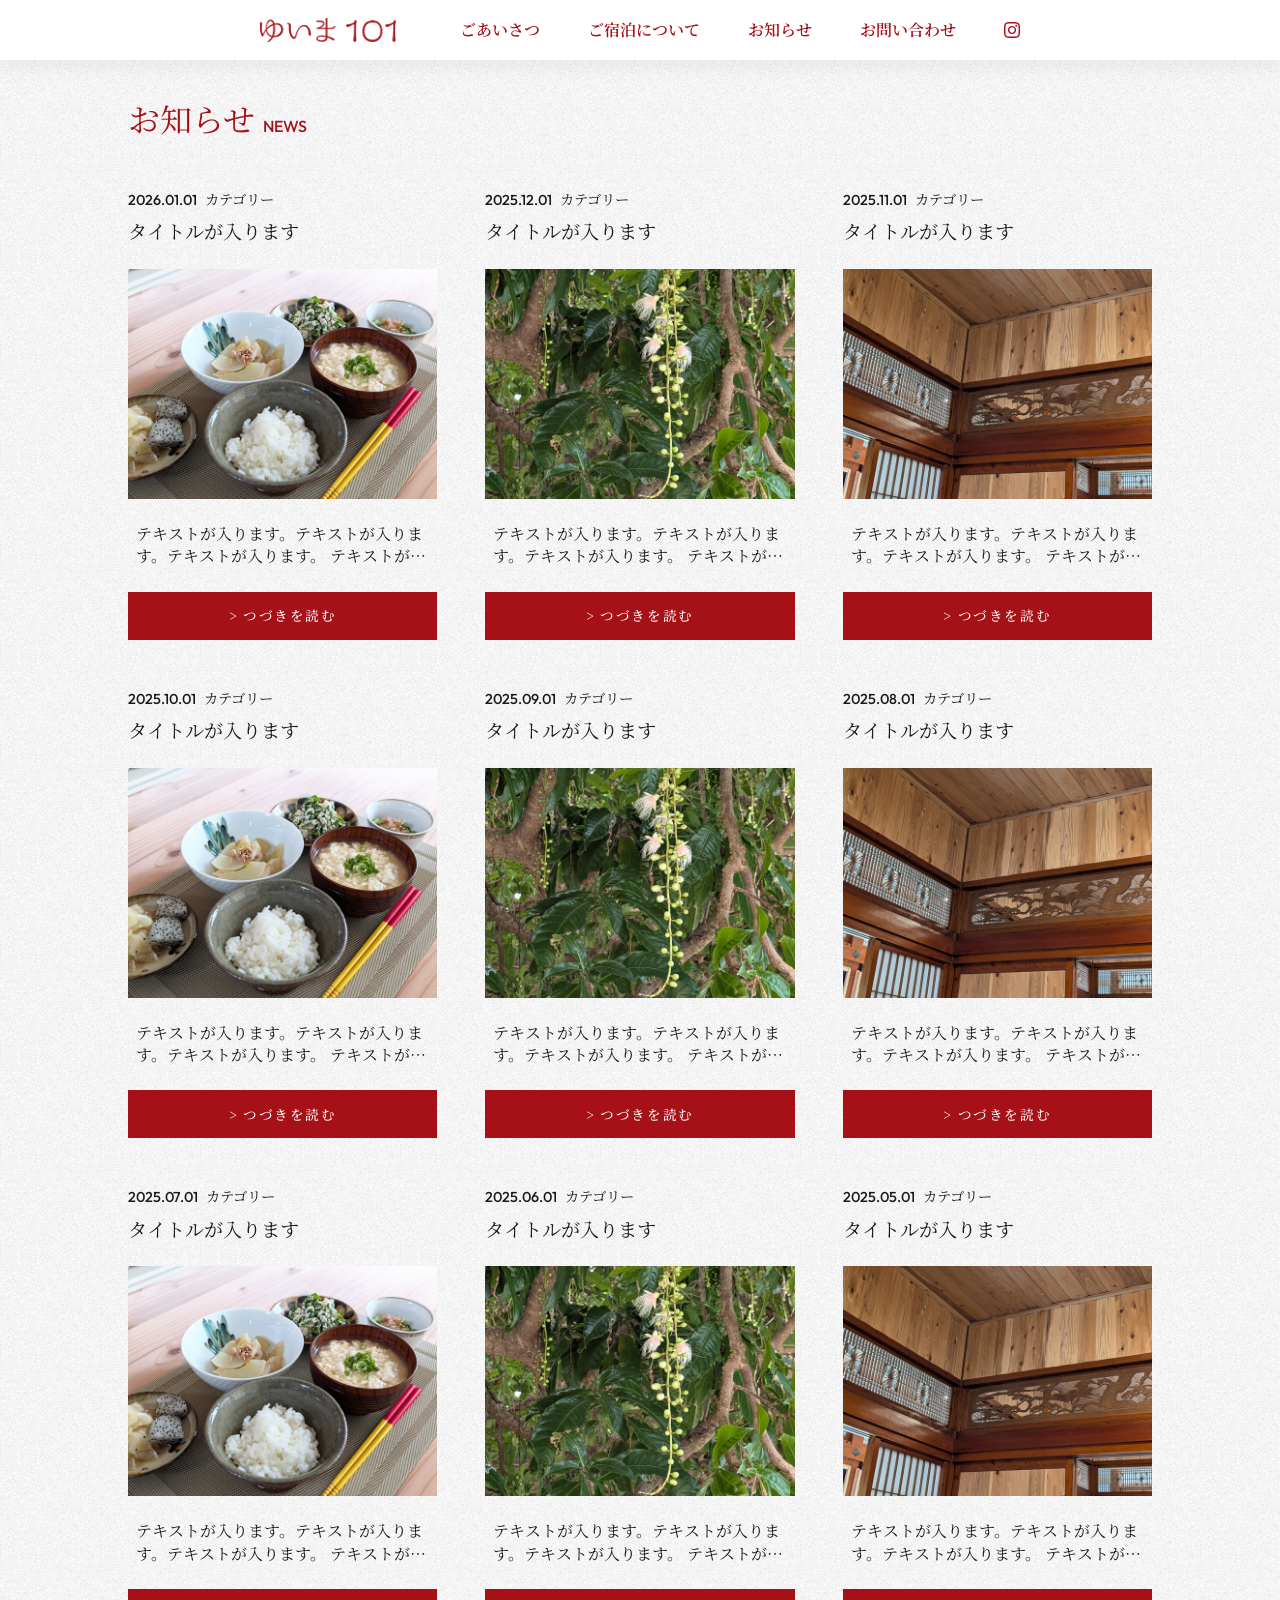
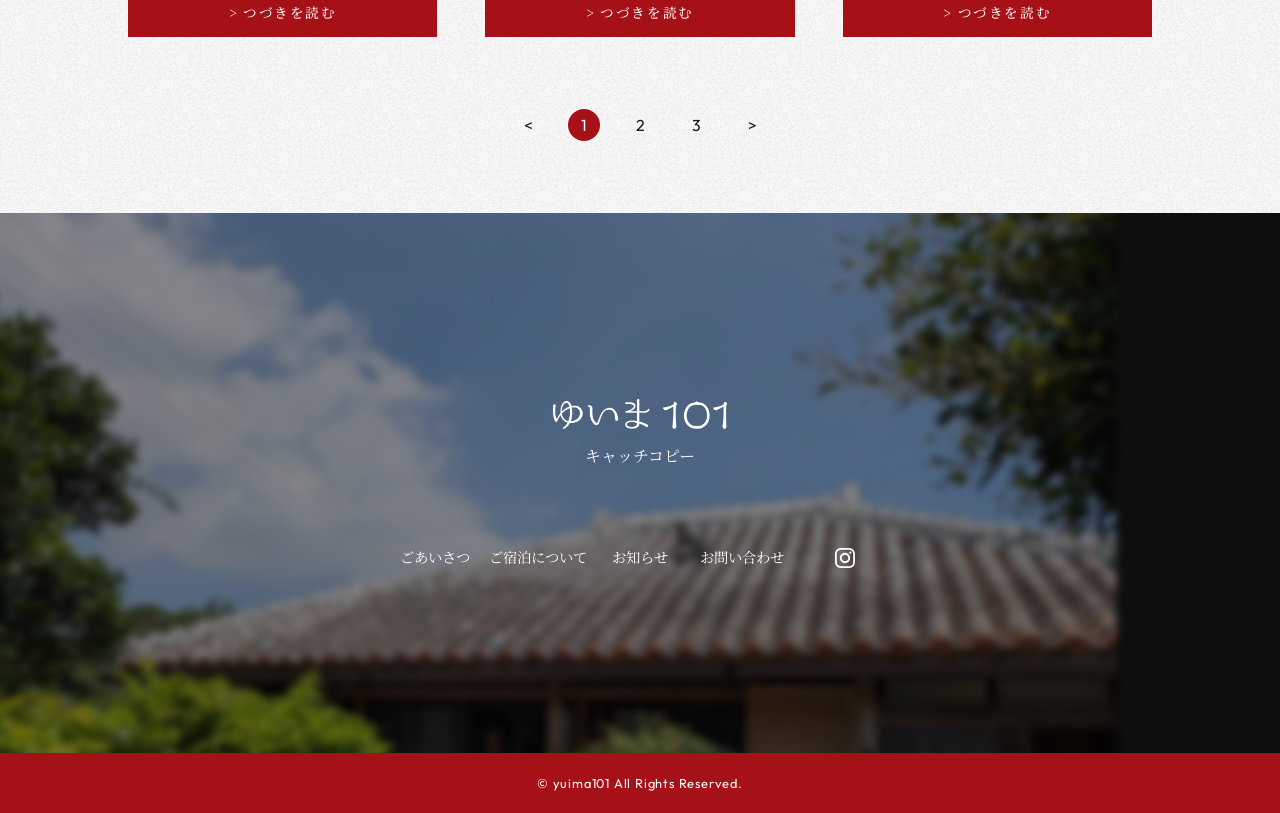
==== commit 6a91b2da: "NEWS記事ページ作成・リンク調整" ====
--- a/news/index.html
+++ b/news/index.html
@@ -93,7 +93,7 @@
             </p>
 
             <div class="news_item_more">
-              <a href="./sample-article/">&gt; つづきを読む</a>
+              <a href="./sample-article/index.html">&gt; つづきを読む</a>
             </div> <!-- /news_item_more -->
           </article> <!-- /news_archive_item -->
 
@@ -116,7 +116,7 @@
             </p>
 
             <div class="news_item_more">
-              <a href="./sample-article/">&gt; つづきを読む</a>
+              <a href="./sample-article/index.html">&gt; つづきを読む</a>
             </div>
           </article>
 
@@ -139,7 +139,7 @@
             </p>
 
             <div class="news_item_more">
-              <a href="./sample-article/">&gt; つづきを読む</a>
+              <a href="./sample-article/index.html">&gt; つづきを読む</a>
             </div>
           </article>
 
@@ -162,7 +162,7 @@
             </p>
 
             <div class="news_item_more">
-              <a href="./sample-article/">&gt; つづきを読む</a>
+              <a href="./sample-article/index.html">&gt; つづきを読む</a>
             </div>
           </article>
 
@@ -185,7 +185,7 @@
             </p>
 
             <div class="news_item_more">
-              <a href="./sample-article/">&gt; つづきを読む</a>
+              <a href="./sample-article/index.html">&gt; つづきを読む</a>
             </div>
           </article>
 
@@ -208,7 +208,7 @@
             </p>
 
             <div class="news_item_more">
-              <a href="./sample-article/">&gt; つづきを読む</a>
+              <a href="./sample-article/index.html">&gt; つづきを読む</a>
             </div>
           </article>
 
@@ -231,7 +231,7 @@
             </p>
 
             <div class="news_item_more">
-              <a href="./sample-article/">&gt; つづきを読む</a>
+              <a href="./sample-article/index.html">&gt; つづきを読む</a>
             </div>
           </article>
 
@@ -255,7 +255,7 @@
             </p>
 
             <div class="news_item_more">
-              <a href="./sample-article/">&gt; つづきを読む</a>
+              <a href="./sample-article/index.html">&gt; つづきを読む</a>
             </div>
           </article>
 
@@ -278,7 +278,7 @@
             </p>
 
             <div class="news_item_more">
-              <a href="./sample-article/">&gt; つづきを読む</a>
+              <a href="./sample-article/index.html">&gt; つづきを読む</a>
             </div>
           </article>
         </div> <!-- /news_archive_list -->
--- a/css/style.css
+++ b/css/style.css
@@ -28,6 +28,10 @@
 *::before,
 *::after {
   box-sizing: border-box;
+}
+
+html {
+  scroll-behavior: smooth;
 }
 
 html,
@@ -1144,6 +1148,7 @@
 @media (min-width: 768px) {
   .stay_inner {
     width: 52%;
+    min-width: 600px;
     margin: 0 auto;
   }
 }
@@ -1276,6 +1281,7 @@
   gap: 8px;
   margin-bottom: 40px;
 }
+
 @media (min-width: 768px) {
   .news .section_header {
     display: block;
@@ -1291,6 +1297,7 @@
   line-height: 1;
   color: var(--color-accent);
 }
+
 @media (min-width: 768px) {
   .news .section_en_title {
     display: block;
@@ -1307,28 +1314,32 @@
   }
 }
 
-@media (min-width: 768px) {
-  .news_list {
+/* layout */
+@media (min-width: 768px) {
+  .news_archive_list {
     display: grid;
     grid-template-columns: repeat(3, 1fr);
-    gap: 32px;
-  }
-}
-
-.news_item + .news_item {
+    gap: 48px;
+  }
+}
+
+/* card */
+.news_archive_item {
+  display: flex;
+  flex-direction: column;
+}
+
+.news_archive_item + .news_archive_item {
   margin-top: 56px;
 }
-@media (min-width: 768px) {
-  .news_item + .news_item {
+
+@media (min-width: 768px) {
+  .news_archive_item + .news_archive_item {
     margin-top: 0;
   }
 }
 
-.news_item > a {
-  display: block;
-  color: var(--color-base);
-}
-
+/* meta */
 .news_meta {
   display: flex;
   align-items: baseline;
@@ -1343,24 +1354,28 @@
   font-weight: 500;
 }
 
+/* title */
 .news_title {
   margin-bottom: 32px;
   font-size: 1.2rem;
   font-weight: 400;
   line-height: 1.4;
 }
+
 @media (min-width: 768px) {
   .news_title {
     margin-bottom: 24px;
   }
 }
 
+/* image */
 .news_image {
   margin: 0 0 32px;
 }
+
 @media (min-width: 768px) {
   .news_image {
-    margin: 0 0 24px;
+    margin-bottom: 24px;
   }
 }
 
@@ -1371,6 +1386,13 @@
   object-position: center;
 }
 
+@media (min-width: 768px) {
+  .news_image img {
+    height: 230px;
+  }
+}
+
+/* text */
 .news_text {
   display: -webkit-box;
   -webkit-box-orient: vertical;
@@ -1381,10 +1403,43 @@
   padding: 0 8px;
 }
 
+/* read more */
+.news_item_more {
+  margin-top: auto;
+  padding-top: 24px;
+}
+
+.news_item_more a {
+  display: flex;
+  align-items: center;
+  justify-content: center;
+  width: 100%;
+  height: 48px;
+  color: #fff;
+  font-size: .85rem;
+  font-weight: 500;
+  line-height: 1;
+  letter-spacing: .1rem;
+  text-decoration: none;
+  background-color: var(--color-accent);
+}
+
+@media (min-width: 768px) {
+  .news_item_more a {
+    transition: opacity .5s;
+  }
+
+  .news_item_more a:hover {
+    opacity: .7;
+  }
+}
+
+/* archive link */
 .news_more {
   margin-top: 56px;
   text-align: center;
 }
+
 @media (min-width: 768px) {
   .news_more {
     margin-top: 72px;
@@ -1405,10 +1460,16 @@
   line-height: 1;
   letter-spacing: .15rem;
 }
+
 @media (min-width: 768px) {
   .news_more a {
     width: 240px;
     height: 48px;
+    transition: opacity .5s;
+  }
+
+  .news_more a:hover {
+    opacity: .7;
   }
 }
 
@@ -1708,6 +1769,11 @@
 .header_subpage .header_logo img {
   filter: brightness(0);
 }
+@media (min-width: 768px) {
+  .header_subpage .header_logo img {
+    filter: brightness(0) saturate(100%) invert(14%) sepia(89%) saturate(3235%) hue-rotate(347deg) brightness(88%) contrast(96%);
+  }
+}
 
 .header_subpage #nav-open span,
 .header_subpage #nav-open span::before,
@@ -1718,14 +1784,18 @@
 .header_subpage .nav_drawer_list li a {
   color: var(--color-base);
 }
+@media (min-width: 768px) {
+  .header_subpage .nav_drawer_list li a {
+    color: var(--color-accent);
+  }
+}
 
 .header_subpage .nav_drawer_list li a.instagram_icon {
   color: var(--color-base);
 }
-
-@media (min-width: 768px) {
-  .header_subpage .nav_drawer_list li a {
-    color: var(--color-base);
+@media (min-width: 768px) {
+  .header_subpage .nav_drawer_list li a.instagram_icon {
+    color: var(--color-accent);
   }
 }
 
@@ -1740,11 +1810,10 @@
   width: 90%;
   margin-inline: auto;
 }
+
 @media (min-width: 768px) {
   .news_archive_inner {
-    width: 90%;
     max-width: 1024px;
-    margin-inline: auto;
   }
 }
 
@@ -1765,59 +1834,6 @@
   font-weight: 500;
   line-height: 1;
   color: var(--color-accent);
-}
-
-@media (min-width: 768px) {
-  .news_archive_list {
-    display: grid;
-    grid-template-columns: repeat(3, 1fr);
-    gap: 48px 48px;
-  }
-}
-
-.news_archive_item + .news_archive_item {
-  margin-top: 56px;
-}
-@media (min-width: 768px) {
-  .news_archive_item + .news_archive_item {
-    margin-top: 0;
-  }
-}
-
-@media (min-width: 768px) {
-  .news_archive_item .news_image img {
-    height: 230px;
-  }
-}
-
-/* btn */
-.news_item_more {
-  margin-top: 32px;
-}
-
-.news_item_more a {
-  display: flex;
-  align-items: center;
-  justify-content: center;
-  width: 100%;
-  height: 48px;
-  color: #fff;
-  font-size: .85rem;
-  font-weight: 500;
-  line-height: 1;
-  letter-spacing: 0.1rem;
-  text-decoration: none;
-  background: var(--color-accent);
-}
-
-@media (min-width: 768px) {
-  .news_item_more {
-    margin-top: 24px;
-  }
-
-  .news_item_more a {
-    height: 48px;
-  }
 }
 
 /* pagination */
@@ -1848,8 +1864,146 @@
   border-radius: 50%;
 }
 
-@media (min-width: 768px) {
-  .pagination {
-    margin-top: 72px;
-  }
+/*--------------------------------------
+News article
+----------------------------------------*/
+.news_article {
+  padding: 96px 0 72px;
+}
+@media (min-width: 768px) {
+  .news_article {
+    padding: 96px 0 72px;
+  }
+}
+
+.news_article_inner {
+  width: 90%;
+  margin-inline: auto;
+}
+@media (min-width: 768px) {
+  .news_article_inner {
+    display: grid;
+    grid-template-columns: minmax(0, 2.2fr) minmax(220px, 1fr);
+    gap: 48px;
+    width: 90%;
+    max-width: 1024px;
+    margin-inline: auto;
+  }
+}
+
+/* main */
+.news_article_main {
+  width: 100%;
+}
+
+.news_article_title {
+  margin: 16px 0 32px;
+  padding-bottom: 16px;
+  border-bottom: 1px solid #9e9e9e;
+  font-size: 1.2rem;
+  font-weight: 400;
+  line-height: 1.5;
+}
+
+/* body */
+.news_article_body {
+  font-size: 1rem;
+  line-height: 2;
+}
+
+.news_article_body p {
+  margin-bottom: 16px;
+  line-height: 1.6;
+  font-size: 1rem;
+}
+
+.news_article_image {
+  margin: 0 0 32px;
+}
+
+.news_article_image img {
+  display: block;
+  width: 100%;
+  height: auto;
+}
+
+/* side */
+.news_article_side {
+  margin-top: 72px;
+}
+@media (min-width: 768px) {
+  .news_article_side {
+    margin-top: 0;
+  }
+}
+
+.news_side_section + .news_side_section {
+  margin-top: 56px;
+}
+
+.news_side_title {
+  margin-bottom: 16px;
+  padding-bottom: 8px;
+  border-bottom: 1px solid #9e9e9e;
+  font-size: 1.1rem;
+  font-weight: 600;
+  line-height: 1.4;
+  color: var(--color-accent);
+}
+@media (min-width: 768px) {
+  .news_side_title {
+    font-size: 1rem;
+  }
+}
+
+.news_side_list li + li {
+  margin-top: 16px;
+}
+
+.news_side_list a {
+  display: block;
+  color: var(--color-base);
+  font-size: 1rem;
+  line-height: 1.5;
+}
+@media (min-width: 768px) {
+  .news_side_list a {
+    font-size: 0.9rem;
+    line-height: 1.4;
+  }
+}
+
+/* search */
+.search_form {
+  display: flex;
+  gap: 8px;
+}
+
+.search_form input {
+  min-width: 0;
+  flex: 1;
+  height: 48px;
+  padding: 0 12px;
+  border: none;
+  background-color: #fff;
+  font-family: var(--font-family-jp);
+  font-size: 1rem;
+}
+
+.search_form button {
+  display: flex;
+  align-items: center;
+  justify-content: center;
+  flex: 0 0 64px;
+  height: 48px;
+  padding: 0;
+  border: none;
+  background-color: var(--color-accent);
+  cursor: pointer;
+}
+
+.search_form button img {
+  display: block;
+  width: 20px;
+  height: 20px;
 }
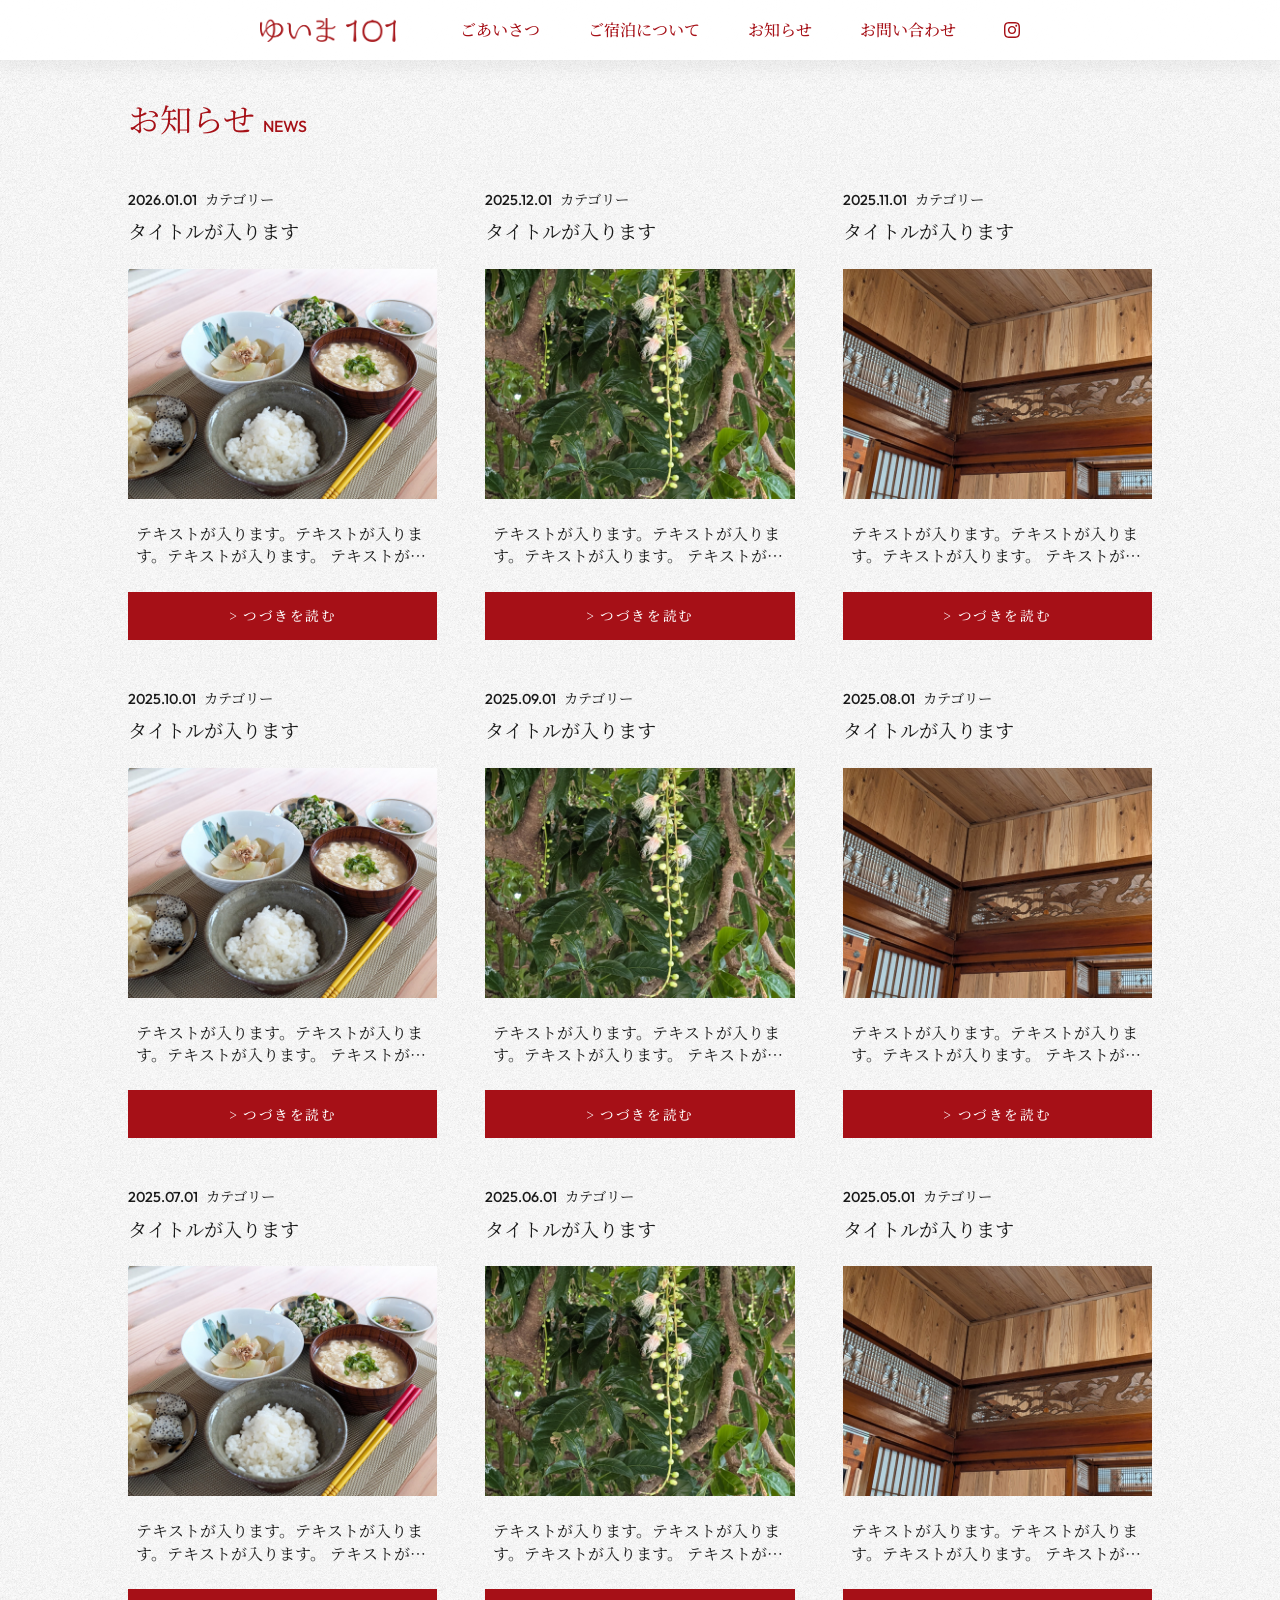
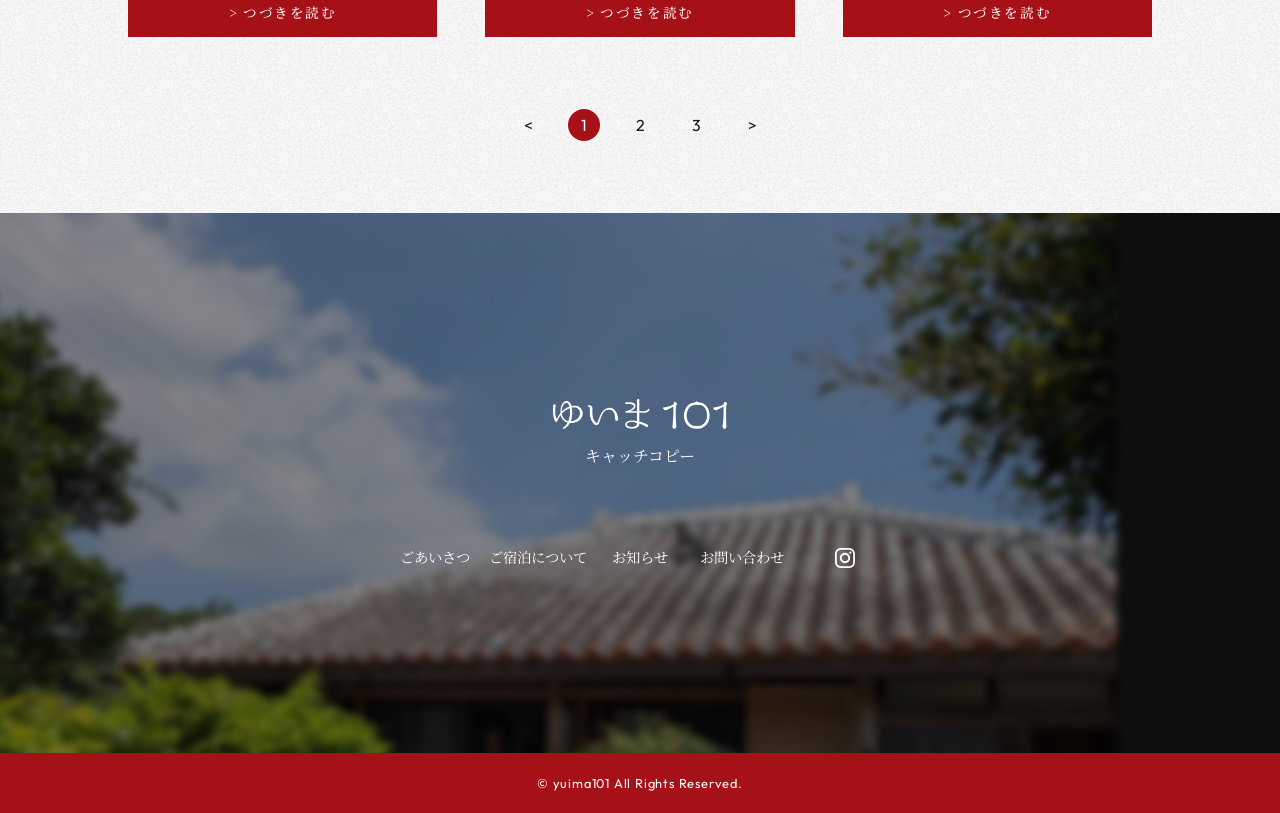
==== commit f2749868: "faviconの記述追加" ====
--- a/news/index.html
+++ b/news/index.html
@@ -7,6 +7,7 @@
   <title>お知らせ｜ゆいま101</title>
   <meta name="description" content="ゆいま101のWebサイトです。">
 
+  <link rel="shortcut icon" href="../images/favicon.png" type="image/x-icon">
   <link rel="stylesheet" href="../css/reset.css">
   <link rel="stylesheet" href="../css/style.css">
 </head>
--- a/css/style.css
+++ b/css/style.css
@@ -147,6 +147,16 @@
   } 
 }
 
+@media (min-width: 768px) {
+  .header_logo a {
+    transition: opacity .5s;
+  }
+
+  .header_logo a:hover {
+    opacity: .7;
+  }
+}
+
 .header_logo img {
   width: 136px;
   height: auto;
@@ -336,7 +346,12 @@
     color: #fff;
     font-family: var(--font-family-jp);
     font-size: 1rem;
-    font-weight: 600;
+    font-weight: 500;
+    transition: opacity .5s;
+  }
+
+  .nav_drawer_list li a:hover {
+    opacity: .7;
   }
 }
 
@@ -425,14 +440,14 @@
   flex-direction: column;
   justify-content: flex-start;
   align-items: center;
-  padding-top: 140px;
+  padding-top: 100px;
   text-align: center;
   pointer-events: none;
   color: #fff;
 }
 @media (min-width: 768px) {
   .hero_content {
-    padding-top: 200px;
+    padding-top: 110px;
   }
 }
 
@@ -446,9 +461,25 @@
   }
 }
 
+.hero_content h1 br.sp-br {
+  display: block;
+}
+@media (min-width: 768px) {
+  .hero_content h1 br.sp-br {
+    display: none;
+  }
+}
+
 .hero_content p {
   margin: 1rem 0 0;
-  font-size: 1.2rem;
+  font-size: .9rem;
+  line-height: 1.6;
+  font-weight: 600;
+}
+@media (min-width: 768px) {
+  .hero_content p {
+    font-size: 1rem;
+  }
 }
 
 @keyframes hero-slide {
@@ -677,7 +708,7 @@
   flex-direction: row-reverse;
   align-items: flex-start;
   justify-content: center;
-  gap: 32px;
+  gap: 16px;
   margin-top: 56px;
 }
 @media (min-width: 768px) {
@@ -739,6 +770,10 @@
     font-size: 1rem;
     line-height: 1.4;
   }
+}
+
+.introduction_text p span {
+  text-combine-upright: all;
 }
 
 /*--------------------------------------
@@ -848,8 +883,14 @@
 }
 
 .philosophy_body p {
+  margin-bottom: 16px;
+  text-align: justify;
   font-size: 1rem;
   line-height: 1.8;
+}
+
+.philosophy_body p + p {
+  margin-bottom: 0;
 }
 
 /*--------------------------------------
@@ -947,15 +988,20 @@
 }
 
 .architecture_body p {
+  margin-bottom: 16px;
+  text-align: justify;
   font-size: 1rem;
   line-height: 1.8;
 }
 @media (min-width: 768px) {
   .architecture_body p {
-    margin: 0;
     font-size: 1rem;
     line-height: 1.8;
   }
+}
+
+.architecture_body p + p {
+  margin-bottom: 0;
 }
 
 /*--------------------------------------
@@ -1033,13 +1079,21 @@
 }
 
 .pillars_body p {
+  line-height: 1.6;
+  text-align: justify;
   font-size: 1rem;
+  font-weight: 600;
+  margin-bottom: 16px;
 }
 @media (min-width: 768px) {
   .pillars_body p {
     font-size: 1rem;
     line-height: 1.8;
   }
+}
+
+.pillars_body p + p {
+  margin-bottom: 0;
 }
 
 /*--------------------------------------
@@ -1233,6 +1287,10 @@
   font-size: .9rem;
 }
 
+.stay_body.terms p {
+  margin-bottom: 16px;
+}
+
 /* faq */
 .faq-item {
   margin-bottom: 30px; 
@@ -1442,7 +1500,7 @@
 
 @media (min-width: 768px) {
   .news_more {
-    margin-top: 72px;
+    margin-top: 96px;
   }
 }
 
@@ -1450,20 +1508,19 @@
   display: flex;
   align-items: center;
   justify-content: center;
-  width: 280px;
-  height: 56px;
+  width: 100%;
+  height: 48px;
   margin: 0 auto;
   background-color: var(--color-accent);
   color: #fff;
-  font-size: 1rem;
+  font-size: .85rem;
   font-weight: 600;
   line-height: 1;
   letter-spacing: .15rem;
 }
-
 @media (min-width: 768px) {
   .news_more a {
-    width: 240px;
+    width: 300px;
     height: 48px;
     transition: opacity .5s;
   }
@@ -1589,18 +1646,28 @@
   display: flex;
   align-items: center;
   justify-content: center;
-  width: 280px;
-  height: 56px;
+  width: 100%;
+  height: 48px;
   margin: 0 auto;
   border: 0;
   border-radius: 0;
   background-color: #999;
   color: #fff;
   font-family: var(--font-family-jp);
-  font-size: 1rem;
+  font-size: .9rem;
   font-weight: 600;
-  letter-spacing: .5rem;
+  letter-spacing: 1rem;
   cursor: pointer;
+}
+@media (min-width: 768px) {
+  .form_submit button {
+    width: 280px;
+    transition: opacity .5s;
+  }
+
+  .form_submit button:hover {
+    opacity: .7;
+  }
 }
 
 /*--------------------------------------
@@ -1659,6 +1726,16 @@
   text-align: center;
 }
 
+@media (min-width: 768px) {
+  .footer_logo a {
+    transition: opacity .5s;
+  }
+
+  .footer_logo a:hover {
+    opacity: .7;
+  }
+}
+
 .footer_logo img {
   width: 170px;
   height: auto;
@@ -1713,6 +1790,15 @@
   color: #fff;
   font-size: .9rem;
   line-height: 1;
+}
+@media (min-width: 768px) {
+  .footer_nav a {
+    transition: opacity .5s;
+  }
+
+  .footer_nav a:hover {
+    opacity: .8;
+  }
 }
 
 .footer_nav .instagram_icon {
